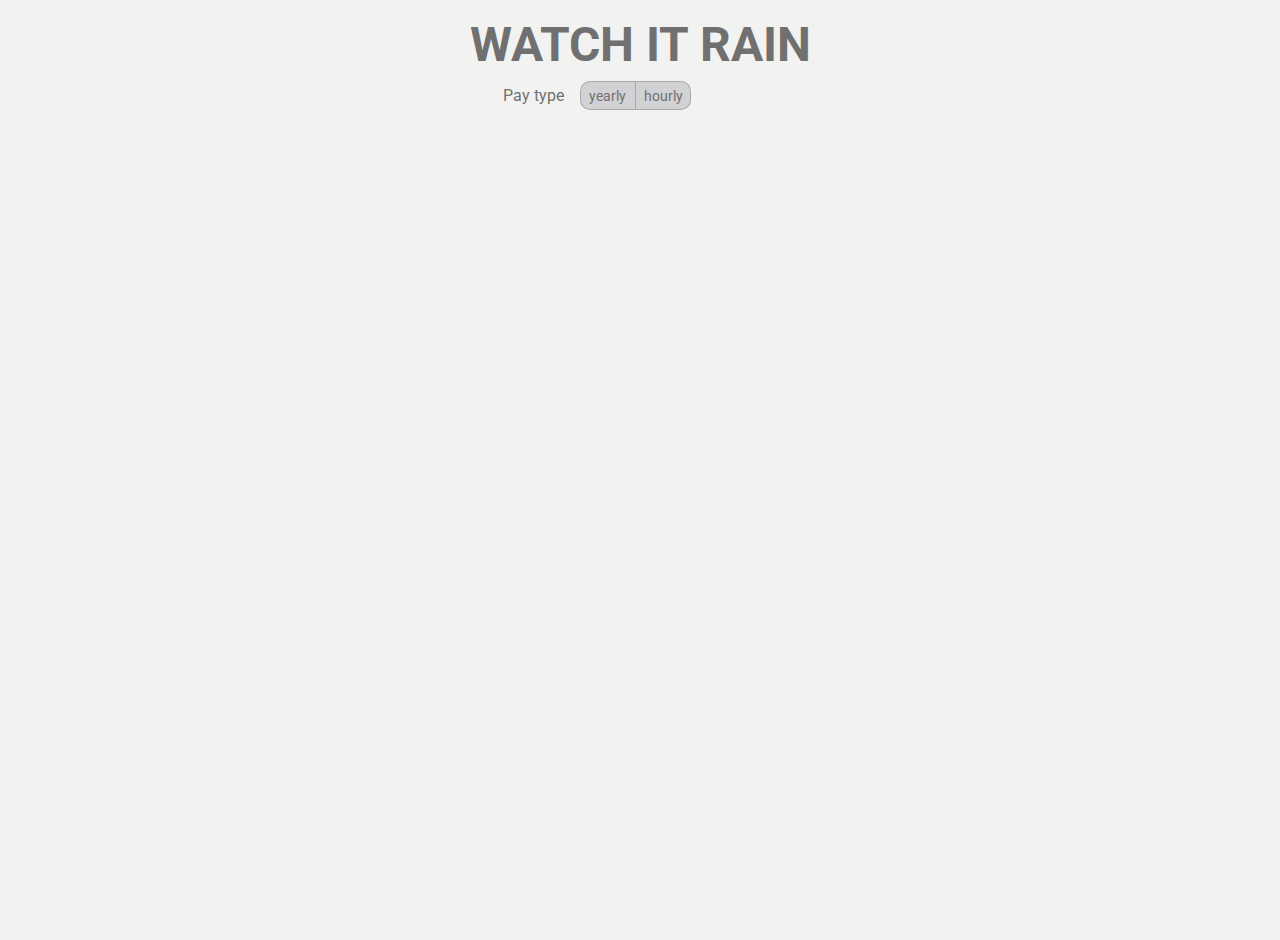
==== index.html @ 6d491b64 "Add files via upload" ====
<!DOCTYPE html>
<html lang="en" dir="ltr">
  <head>
    <meta charset="utf-8">
    <meta name="viewport" content="width=device-width, initial-scale=1.0">
    <title>$ WATCH IT RAIN $</title>

    <!-- My CSS -->
    <link rel="stylesheet" href="styles.css">

    <!-- Google Fonts CSS -->
    <link href="https://fonts.googleapis.com/css?family=Jura:400,700|Roboto:400,700|Roboto+Mono:400,700" rel="stylesheet">

    <!-- Fontawesome CSS -->
    <link rel="stylesheet" href="https://use.fontawesome.com/releases/v5.3.1/css/all.css" integrity="sha384-mzrmE5qonljUremFsqc01SB46JvROS7bZs3IO2EmfFsd15uHvIt+Y8vEf7N7fWAU" crossorigin="anonymous">


  </head>

<!-- fontawesome icons
  <i class="far fa-money-bill-alt"></i>
  <i class="fas fa-dollar-sign"></i>
  <i class="fas fa-volume-up"></i> 
  <i class="fas fa-volume-off"></i>
  <i class="fas fa-play"></i>
  <i class="fas fa-pause"></i>
  <i class="fas fa-redo"></i>
  <i class="fas fa-cog"></i>
-->

  <body>

    <h1 class="logo">Watch it rain</h1>

    <form class="init-form">

      <div class="input-title">Pay type</div>
      <div class="switch-wrapper pay-type-wrapper">
        <input type="radio" id="yearly-radio" name="pay-type" value="yearly"/>
        <label for="yearly-radio" id="yearly-label" class="radio-label">yearly</label>
        <input type="radio" id="hourly-radio" name="pay-type" value="hourly"/>
        <label for="hourly-radio" id="hourly-label" class="radio-label">hourly</label>  
      </div>

      <div class="input-title hourly-input yearly-input">Pay amount</div>
      <input type="number" id="pay-amount" class="hourly-input yearly-input" name="" value="" placeholder="$ / yr">

      <div class="input-title yearly-input">Hours per week</div>
      <input type="number" id="hrs-per-wk" class="yearly-input" name="" value="" placeholder="hrs / wk">

      <input type="checkbox" class="btn-control" id="btn-start" name=""/>
      <label for="btn-start" class="check-label" id="label-start"><i class="fas fa-play"></i></label>

    </form>

    <main>
      
      <div id="clouds"></div>
      <!-- <img id="clouds" src="img/icons/clouds.png" alt="clouds"> -->

      <div class="rain-wrapper">
        <div class="falling-dollars" id="falling-dollars-wrapper"></div>
      </div>

      <div class="money-counter">$00.00<span class="tenths">0</span></div>
      <div class="timer-wrapper">
        <h1 id="timer">00 : 00 . 000</h1>
      </div>
      
      <div class="control-bar">


        <div>
            <input type="checkbox" class="btn-control" id="btn-restart" name=""/>
            <label for="btn-restart" class="check-label" id="label-restart"><i class="fas fa-redo"></i></label>
        </div>

        <div>
            <input type="checkbox" class="btn-control" id="btn-play-pause" name="" />
            <label for="btn-play-pause" class="check-label checked" id="label-play"><i class="fas fa-play"></i></label>
            <label for="btn-play-pause" class="check-label unchecked" id="label-pause"><i class="fas fa-pause"></i></label>
        </div>

        <div class="btn-div">
            <input type="checkbox" class="btn-control" id="btn-sound" name=""/>
            <label for="btn-sound" class="check-label checked"><i class="fas fa-volume-up"></i></label>
            <label for="btn-sound" class="check-label unchecked"><i class="fas fa-volume-off"></i></label>
        </div>

        <div class="settings-btn-wrapper">
            <input type="checkbox" class="btn-control" id="btn-settings" name="" onclick="settingsMenuToggle();scrollToggle()"/>
            <label for="btn-settings" class="check-label"><i class="fas fa-cog"></i></label>
            <div class="settings-menu-line"></div>
        </div>   
 
      <!-- settings section -->
      </div>
      <section class="settings">
            
        <form id="settings-form">

          <div class="input-title">Count by</div>
          <div class="switch-wrapper count-by-wrapper">
            <input type="radio" id="tenths-radio" name="switch_3" value="tenths" checked/>
            <label for="tenths-radio" class="radio-label">tenths</label>
            <input type="radio" id="cents-radio" name="switch_3" value="cents">
            <label for="cents-radio" class="radio-label">cents</label>
            <input type="radio" id="dollars-radio" name="switch_3" value="dollars">
            <label for="dollars-radio" class="radio-label">dollars</label>
          </div>

          <div class="input-title">Alert every</div>
          <div class="switch-wrapper fill-in-blank">
            <input type="number" class="short-blank" id="" name="" value="" placeholder="#">
            <div class="input-title input-title-after">dollars</div>
          </div>

        </form>
      </section>


    </main>
    <script src="stopWatch.js"></script>
    <script src="script.js"></script>
    <script src="animation.js"></script>
  </body>
</html>
---- styles.css ----
:root {

}


*, *::before, *::after {
  margin: 0;
  padding: 0;
  box-sizing: border-box;
}

body {
  font-family: 'Roboto', sans-serif;
  color: #707070;
  background-color: #F2F3F1;

}

/* Clears input number styles For Firefox */
input[type='number'] {
  -moz-appearance:textfield;
}

/* Clears input number styles Webkit browsers like Safari and Chrome */
input[type=number]::-webkit-inner-spin-button,
input[type=number]::-webkit-outer-spin-button {
  -webkit-appearance: none;
  margin: 0;
}

h1, .input-title, .btn-submit,{
  font-family: 'Jura', sans-serif;
}


/* general slider radio & checkbox button styles */
input[type="radio"], input[type="checkbox"] {
  display: none;
}

form .radio-label {
  display: inline-block;
  width: 3.5rem;
  margin-right: -.3em;
  background-color: #D2D1D4;
  font-size: 14px;
  font-weight: normal;
  text-align: center;
  text-shadow: none;
  padding: .4em 0;
  border: 1px solid rgba(0, 0, 0, 0.2);
  -webkit-box-shadow: none;
  box-shadow: none;
}

form .radio-label:hover, .check-label:hover {
	cursor: pointer;
}

form input:checked + .radio-label {
  background-color: #D0F1BF;
  font-weight: bold;
  -webkit-box-shadow: inset 0 1px 3px rgba(0, 0, 0, 0.3), 0 1px rgba(255, 255, 255, 0.1);
  box-shadow: inset 0 1px 3px rgba(0, 0, 0, 0.3), 0 1px rgba(255, 255, 255, 0.1);
  -webkit-transition: all 0.1s ease-in-out;
  -moz-transition:    all 0.1s ease-in-out;
  -ms-transition:     all 0.1s ease-in-out;
  -o-transition:      all 0.1s ease-in-out;
  transition:         all 0.1s ease-in-out;
}

form .radio-label:first-of-type {
  border-radius: 10px 0 0 10px;
}

form .radio-label:last-of-type {
  border-radius: 0 10px 10px 0;
}


/* Form styles */
form {
  display: grid;
  align-items: center;
  grid-template-columns: 1fr 1fr 2fr .5fr;
  grid-gap: 1rem;
}

.input-title {
  grid-column: 1 / 3;
  justify-self: right;
}

.switch-wrapper {
  grid-column: 3 / 5;
}


/* Number input styles */
form input[type="number"] {
  border-radius: 10px;
  padding: .4em .9em;
  width: 7rem;
  font-family: 'Roboto', sans-serif;
  text-align: center;
}

form input[type="number"]::placeholder {
  color: #D2D1D4;
  text-align: center;
}

.logo {
  text-transform: uppercase;
  font-weight: 700;
  font-size: 3rem;
  text-align: center;
  margin-bottom: 0.5rem;
  margin-top: 1rem;
}

/* App start form styles */
.init-form {
  transform: translateX(0);
  transition: transform 0.25s;
}

.slideOutLeft {
  height: 0;
  transform: translateX(-10000px);
  transition: height 0.25s , transform 0.75s;
}

label[for=btn-start] {
  grid-column: 1 / 5;
  grid-row: 4 / 5;
  font-size: 2rem;
  justify-self: center;
  color: #707070;
  z-index: 999;
}

label[for=btn-start]:hover {
  text-shadow: 0px 0px 30px #B6DC76;
}

.hourly-input, .yearly-input {
  opacity: 0;
  transition: transform 1.5s;
}


/* main styles */
main {  
  opacity: 0;
  transition: transform 1.5s;
}

.slideInDown {
  opacity: 1;
  transition: 1s;   
}

#clouds {
  display: block;
  width: 85%;
  min-width: 280px;
  height: 10.3rem;
  margin: 0 auto 0 auto;
  background-image: url("img/icons/clouds.png");
  background-repeat: repeat-x;
  background-size: 17.5rem;
  background-position: top;
  border-top-left-radius: 10px;
  border-top-right-radius: 10px;
  border-top: 3px solid#758E4F;
  border-left: 3px solid#758E4F;
  border-right: 3px solid#758E4F;
  z-index: 999;
}

.rain-wrapper {
  width: 85%;
  height: 50vh;
  margin: -5rem auto -4.6rem auto;
  border: none;
  position: relative;
  border-left: 3px solid#758E4F;
  border-right: 3px solid#758E4F;
  border-bottom: 3px solid#758E4F;
  border-bottom-left-radius: 10px;
  border-bottom-right-radius: 10px;
  z-index: -999;

}

/* **********dollar falling animation******* */
/* Copyright (c) 2018 by Sarah Higley (https://codepen.io/smhigley/pen/gwYPvR)
Permission is hereby granted, free of charge, to any person obtaining a copy of this software and associated documentation files (the "Software"), to deal in the Software without restriction, including without limitation the rights to use, copy, modify, merge, publish, distribute, sublicense, and/or sell copies of the Software, and to permit persons to whom the Software is furnished to do so, subject to the following conditions:
The above copyright notice and this permission notice shall be included in all copies or substantial portions of the Software.
THE SOFTWARE IS PROVIDED "AS IS", WITHOUT WARRANTY OF ANY KIND, EXPRESS OR IMPLIED, INCLUDING BUT NOT LIMITED TO THE WARRANTIES OF MERCHANTABILITY, FITNESS FOR A PARTICULAR PURPOSE AND NONINFRINGEMENT. IN NO EVENT SHALL THE AUTHORS OR COPYRIGHT HOLDERS BE LIABLE FOR ANY CLAIM, DAMAGES OR OTHER LIABILITY, WHETHER IN AN ACTION OF CONTRACT, TORT OR OTHERWISE, ARISING FROM, OUT OF OR IN CONNECTION WITH THE SOFTWARE OR THE USE OR OTHER DEALINGS IN THE SOFTWARE. */

.falling-dollars {
  position: absolute;
   top: 0;
  bottom: 0;
  width: 100%;
  overflow: hidden;
}

.dollar-scene {
  position: absolute;
  top: 0;
  left: 0;
  bottom: 0;
  width: 100%;
  -webkit-transform-style: preserve-3d;
          transform-style: preserve-3d;
}
.dollar-scene div {
  position: absolute;
  top: 0;
  left: 0;
  width: 20px;
  height: 20px;
  background: url(img/icons/cash.svg) no-repeat;
  background-size: 100%;
  -webkit-transform-style: preserve-3d;
          transform-style: preserve-3d;
  -webkit-backface-visibility: visible;
          backface-visibility: visible;
}

/* ^^^^^^^dollar falling animation^^^^^^^^ */

.money-counter {
  font-family: 'Roboto Mono', monospace;
  display: block;
  font-size: 4rem;
  font-weight: bold;
  text-align: center;
  color: #B6DC76;
  margin: -5rem auto 0 auto;
  width: 85%;
  border-bottom-left-radius: 10px;
  border-bottom-right-radius: 10px;
}

#timer {
  font-family: 'Roboto Mono', monospace;
  text-align: center;
  font-size: 1.5rem;
}

.money-counter .tenths {
  color: #D0F1BF;
}

/* contolr bar styles */
.check-label {
  cursor: pointer;
}

.control-bar {
  width: 100%;
  margin: 1rem auto 0.5rem auto;
  text-align: center;
}

.control-bar div {
  display: inline-block;
  text-align: center;
  margin: 0 1.83rem;
}

#btn-play-pause ~ .checked {
  display: none;  
}

#btn-play-pause:checked ~ .unchecked {
  display: none;
}

#btn-play-pause:checked ~ .checked {
  display: block;
}

#btn-sound ~ .unchecked {
  display: none;  
}

#btn-sound:checked ~ .checked {
  display: none;
}

#btn-sound:checked ~ .unchecked {
  display: block;
}

.btn-div {
  width: 21px;
  text-align: left;
}

.control-bar div .check-label i {
  font-size: 1.5rem;
}


/* Settings form styles */
.settings {
  transform: scaleY(0);
  opacity: 0;
  transition: 0.5s;
}

.settings-btn-wrapper {
  position: relative;
}

.settings-menu-line {
  color: #D2D1D4;
  border-left: solid #D2D1D4 1px;
  height: 1.5rem;
  width: 1px;
  position: absolute;
  bottom: -69%;
  left: -74%;
  z-index: -100;
  transform: scaleY(0);
  opacity: 0;
  transition: 0.5s;
}

#settings-form {
  display: grid;
  grid-template-columns: 1fr 2fr;
  border: solid #D2D1D4 1px;
  border-radius: 10px;
  justify-items: left;
  max-width: 20rem;
  margin: 0 auto;
  padding: 1rem 1rem 1rem 1rem;
  background-color: rgb(250, 250, 250);
}

#settings-form .input-title {
  grid-column: 1 / 2;
  justify-self: right;
  margin: 0;
}

#settings-form .switch-wrapper {
  grid-column: 2 / 3;
}

.fill-in-blank > * {
  display: inline;
}

.fill-in-blank .input-title-after{
  margin-left: .75rem;
}

.fill-in-blank .short-blank {
  width: 6rem;
}

.slideScaleIn {
  opacity: 1;
  transform: scaleY(1);
  transition: 0.5s;
}

.slideScaleOut {
  opacity: 0;
  transform: scaleY(0);
  transition: 0.5s;
}









@media screen and (min-width: 1133px) {

 
}
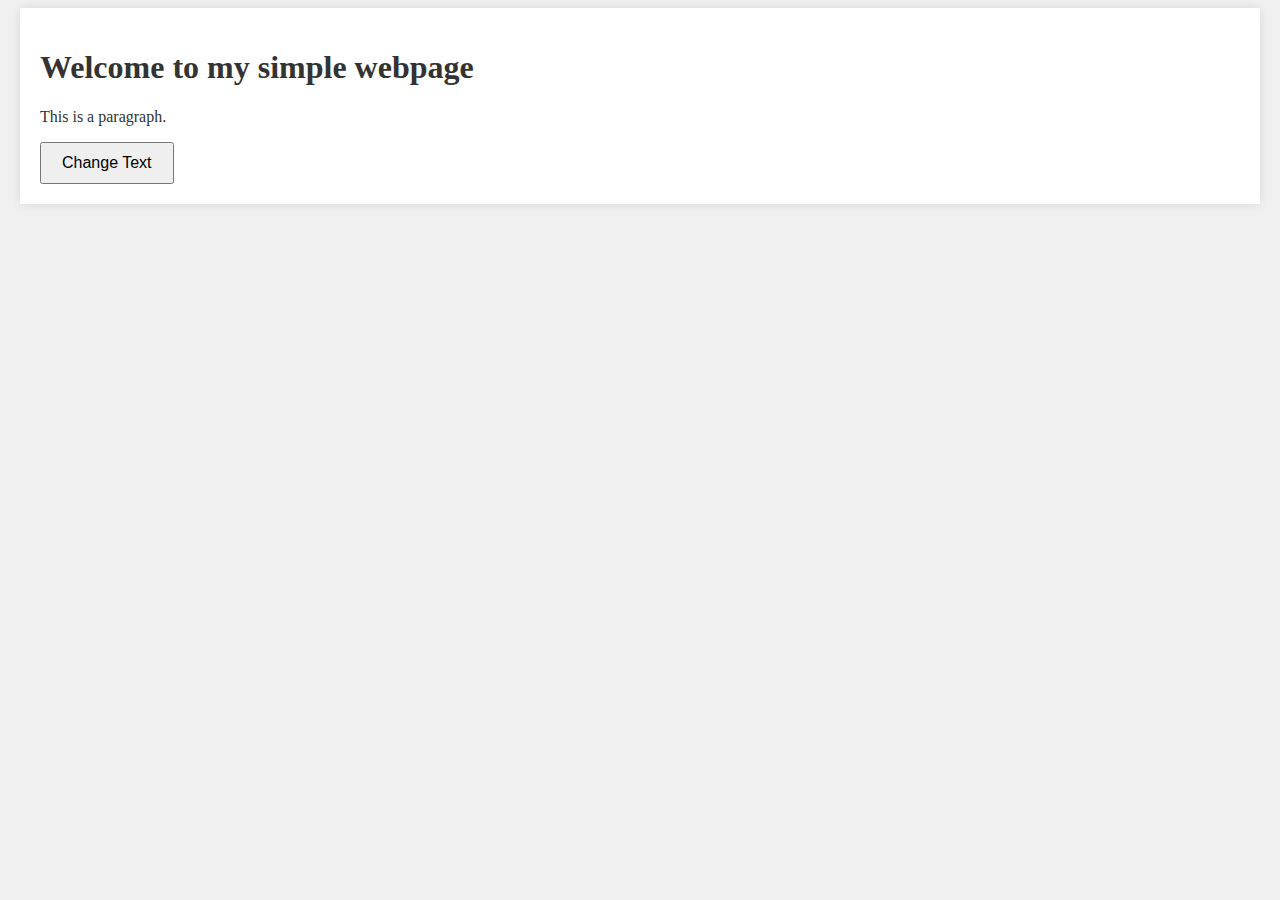
==== commit bbfb6f39: "re-organize" ====
--- a/index.html
+++ b/index.html
@@ -1,127 +1,17 @@
-<!DOCTYPE html>
-<html lang="en" dir="ltr">
-  <head>
-    <meta charset="utf-8">
-    <meta name="viewport" content="width=device-width, initial-scale=1.0">
-    <title>$ WATCH IT RAIN $</title>
-
-    <!-- My CSS -->
-    <link rel="stylesheet" href="styles.css">
-
-    <!-- Google Fonts CSS -->
-    <link href="https://fonts.googleapis.com/css?family=Jura:400,700|Roboto:400,700|Roboto+Mono:400,700" rel="stylesheet">
-
-    <!-- Fontawesome CSS -->
-    <link rel="stylesheet" href="https://use.fontawesome.com/releases/v5.3.1/css/all.css" integrity="sha384-mzrmE5qonljUremFsqc01SB46JvROS7bZs3IO2EmfFsd15uHvIt+Y8vEf7N7fWAU" crossorigin="anonymous">
-
-
-  </head>
-
-<!-- fontawesome icons
-  <i class="far fa-money-bill-alt"></i>
-  <i class="fas fa-dollar-sign"></i>
-  <i class="fas fa-volume-up"></i> 
-  <i class="fas fa-volume-off"></i>
-  <i class="fas fa-play"></i>
-  <i class="fas fa-pause"></i>
-  <i class="fas fa-redo"></i>
-  <i class="fas fa-cog"></i>
--->
-
-  <body>
-
-    <h1 class="logo">Watch it rain</h1>
-
-    <form class="init-form">
-
-      <div class="input-title">Pay type</div>
-      <div class="switch-wrapper pay-type-wrapper">
-        <input type="radio" id="yearly-radio" name="pay-type" value="yearly"/>
-        <label for="yearly-radio" id="yearly-label" class="radio-label">yearly</label>
-        <input type="radio" id="hourly-radio" name="pay-type" value="hourly"/>
-        <label for="hourly-radio" id="hourly-label" class="radio-label">hourly</label>  
-      </div>
-
-      <div class="input-title hourly-input yearly-input">Pay amount</div>
-      <input type="number" id="pay-amount" class="hourly-input yearly-input" name="" value="" placeholder="$ / yr">
-
-      <div class="input-title yearly-input">Hours per week</div>
-      <input type="number" id="hrs-per-wk" class="yearly-input" name="" value="" placeholder="hrs / wk">
-
-      <input type="checkbox" class="btn-control" id="btn-start" name=""/>
-      <label for="btn-start" class="check-label" id="label-start"><i class="fas fa-play"></i></label>
-
-    </form>
-
-    <main>
-      
-      <div id="clouds"></div>
-      <!-- <img id="clouds" src="img/icons/clouds.png" alt="clouds"> -->
-
-      <div class="rain-wrapper">
-        <div class="falling-dollars" id="falling-dollars-wrapper"></div>
-      </div>
-
-      <div class="money-counter">$00.00<span class="tenths">0</span></div>
-      <div class="timer-wrapper">
-        <h1 id="timer">00 : 00 . 000</h1>
-      </div>
-      
-      <div class="control-bar">
-
-
-        <div>
-            <input type="checkbox" class="btn-control" id="btn-restart" name=""/>
-            <label for="btn-restart" class="check-label" id="label-restart"><i class="fas fa-redo"></i></label>
-        </div>
-
-        <div>
-            <input type="checkbox" class="btn-control" id="btn-play-pause" name="" />
-            <label for="btn-play-pause" class="check-label checked" id="label-play"><i class="fas fa-play"></i></label>
-            <label for="btn-play-pause" class="check-label unchecked" id="label-pause"><i class="fas fa-pause"></i></label>
-        </div>
-
-        <div class="btn-div">
-            <input type="checkbox" class="btn-control" id="btn-sound" name=""/>
-            <label for="btn-sound" class="check-label checked"><i class="fas fa-volume-up"></i></label>
-            <label for="btn-sound" class="check-label unchecked"><i class="fas fa-volume-off"></i></label>
-        </div>
-
-        <div class="settings-btn-wrapper">
-            <input type="checkbox" class="btn-control" id="btn-settings" name="" onclick="settingsMenuToggle();scrollToggle()"/>
-            <label for="btn-settings" class="check-label"><i class="fas fa-cog"></i></label>
-            <div class="settings-menu-line"></div>
-        </div>   
- 
-      <!-- settings section -->
-      </div>
-      <section class="settings">
-            
-        <form id="settings-form">
-
-          <div class="input-title">Count by</div>
-          <div class="switch-wrapper count-by-wrapper">
-            <input type="radio" id="tenths-radio" name="switch_3" value="tenths" checked/>
-            <label for="tenths-radio" class="radio-label">tenths</label>
-            <input type="radio" id="cents-radio" name="switch_3" value="cents">
-            <label for="cents-radio" class="radio-label">cents</label>
-            <input type="radio" id="dollars-radio" name="switch_3" value="dollars">
-            <label for="dollars-radio" class="radio-label">dollars</label>
-          </div>
-
-          <div class="input-title">Alert every</div>
-          <div class="switch-wrapper fill-in-blank">
-            <input type="number" class="short-blank" id="" name="" value="" placeholder="#">
-            <div class="input-title input-title-after">dollars</div>
-          </div>
-
-        </form>
-      </section>
-
-
-    </main>
-    <script src="stopWatch.js"></script>
-    <script src="script.js"></script>
-    <script src="animation.js"></script>
-  </body>
-</html>
+<!DOCTYPE html>
+<html lang="en">
+<head>
+<meta charset="UTF-8">
+<meta name="viewport" content="width=device-width, initial-scale=1.0">
+<link rel="stylesheet" href="style.css">
+<title>Simple Webpage</title>
+</head>
+<body>
+<div class="container">
+<h1>Welcome to my simple webpage</h1>
+<p>This is a paragraph.</p>
+<button id="change-text">Change Text</button>
+</div>
+<script src="script.js"></script>
+</body>
+</html>
--- a/style.css
+++ b/style.css
@@ -0,0 +1,23 @@
+body {
+    font-family: 'Arial, sans-serif';
+    background-color: #f0f0f0;
+    color: #333;
+}
+
+.container {
+    max-width: 1200px;
+    margin: 0 auto;
+    padding: 20px;
+    background-color: #fff;
+    box-shadow: 0 0 10px rgba(0, 0, 0, 0.1);
+}
+
+h1 {
+    font-size: 2em;
+}
+
+button {
+    padding: 10px 20px;
+    font-size: 1em;
+    cursor: pointer;
+}
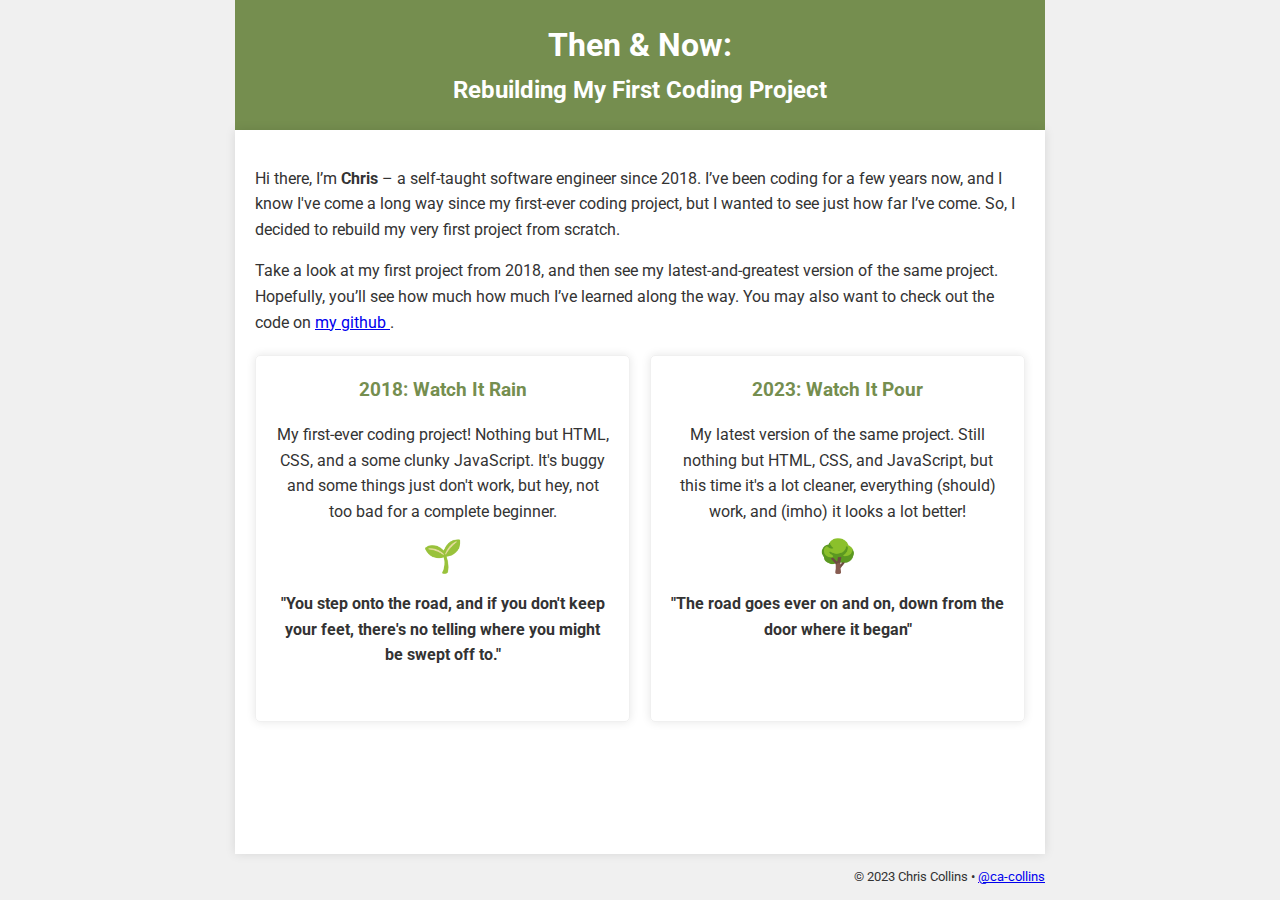
==== commit ba6cf3e8: "homepage" ====
--- a/index.html
+++ b/index.html
@@ -1,17 +1,97 @@
 <!DOCTYPE html>
 <html lang="en">
+
 <head>
-<meta charset="UTF-8">
-<meta name="viewport" content="width=device-width, initial-scale=1.0">
-<link rel="stylesheet" href="style.css">
-<title>Simple Webpage</title>
+    <meta charset="UTF-8">
+    <meta name="viewport" content="width=device-width, initial-scale=1.0">
+    <link rel="stylesheet" href="style.css">
+    <!-- Google Fonts CSS -->
+    <link href="https://fonts.googleapis.com/css?family=Jura:400,700|Roboto:400,700|Roboto+Mono:400,700"
+        rel="stylesheet">
+    <title>There & Back Again: Rebuilding My First Coding Project</title>
 </head>
+
 <body>
-<div class="container">
-<h1>Welcome to my simple webpage</h1>
-<p>This is a paragraph.</p>
-<button id="change-text">Change Text</button>
-</div>
-<script src="script.js"></script>
+    <div class="container">
+        <header>
+            <h1>Then & Now:</h1>
+            <h2>Rebuilding My First Coding&nbsp;Project</h2>
+            <!-- <button id="dark-mode-toggle">Go Dark</button> -->
+        </header>
+        <main>
+            <section class="project-overview">
+                <p>
+                    Hi there, I’m <strong>Chris</strong> – a self-taught software engineer since 2018.
+                    I’ve been coding for a few years now, and I know I've come a long way since my first-ever coding
+                    project, but I wanted to see just how far I’ve come.
+                    So, I decided to rebuild my very first project from scratch.
+                </p>
+                <p>
+                    Take a look at my first project from 2018, and then see my latest-and-greatest version of the same
+                    project.
+                    Hopefully, you’ll see how much how much I’ve learned along the way.
+                    You may also want to check out the code on
+                    <a href="https://github.com/ca-collins/watchitrain" target="_blank">
+                        my github
+                    </a>.
+                </p>
+
+            </section>
+
+            <section class="project-links">
+                <div class="link-container">
+                    <a href="2018/index.html" class="project-link">
+                        <div class="project-card">
+                            <h3>
+                                2018: Watch It Rain
+                            </h3>
+                            <p>
+                                My first-ever coding project!
+                                Nothing but HTML, CSS, and a some clunky JavaScript.
+                                It's buggy and some things just don't work, but hey, not too bad for
+                                a complete&nbsp;beginner.
+                            </p>
+                            <span style="font-size: 2rem; line-height: 1;">🌱</span>
+                            <p class="quote">
+                                <strong>
+                                    "You step onto the road, and if you don't keep your feet, there's no telling where
+                                    you might be swept off to."
+                                </strong>
+                            </p>
+                        </div>
+                    </a>
+
+                    <a href="2023/index.html" class="project-link">
+                        <div class="project-card">
+                            <h3>
+                                2023: Watch It Pour
+                            </h3>
+
+                            <p>
+                                My latest version of the same project.
+                                Still nothing but HTML, CSS, and JavaScript, but this time it's a lot cleaner,
+                                everything (should) work, and (imho) it looks a lot&nbsp;better!
+                            </p>
+                            <span style="font-size: 2rem; line-height: 1;">🌳</span>
+                            <p class="quote">
+                                <strong>
+                                    "The road goes ever on and on, down from the door where it began"
+                                </strong>
+                            </p>
+                        </div>
+                    </a>
+                </div>
+            </section>
+        </main>
+
+        <footer>
+            <p>
+                © 2023 Chris Collins •
+                <a href="https://github.com/ca-collins" target="_blank">@ca-collins</a>
+            </p>
+        </footer>
+    </div>
+    <script src="script.js"></script>
 </body>
-</html>
+
+</html>--- a/style.css
+++ b/style.css
@@ -1,23 +1,110 @@
 body {
-    font-family: 'Arial, sans-serif';
+    font-family: 'Roboto', 'sans-serif';
     background-color: #f0f0f0;
     color: #333;
+    margin: 0;
+    line-height: 1.6;
 }
 
 .container {
-    max-width: 1200px;
-    margin: 0 auto;
+    display: flex;
+    flex-direction: column;
+    max-width: 850px;
+    margin: auto;
+    min-height: 100vh;
+    padding: 0 10px;
+    box-sizing: border-box;
+}
+
+header {
+    background-color: rgb(117, 142, 79);
+    color: #fff;
     padding: 20px;
+    text-align: center;
+}
+
+header h1, h2 {
+    margin: 0;
+    line-height: 1.6;
+}
+
+main {
+    flex: 1;
     background-color: #fff;
+    padding: 20px;
     box-shadow: 0 0 10px rgba(0, 0, 0, 0.1);
 }
 
-h1 {
-    font-size: 2em;
+.project-overview, .project-links {
+    margin-bottom: 20px;
 }
 
-button {
-    padding: 10px 20px;
+.project-links h2, .project-overview h2 {
+    margin-bottom: 10px;
+    color: #004e92;
+}
+
+.link-container {
+    display: flex;
+    flex-direction: column;
+}
+
+.project-link {
+    text-decoration: none;
+    color: #333;
+    flex: 1;
+}
+
+.project-card {
+    border: 1px solid #f0f0f0;
+    padding: 15px;
+    margin-bottom: 20px;
+    border-radius: 5px;
+    box-shadow: 0 0 10px rgba(0, 0, 0, 0.1);
+    min-height: 325px;
+    text-align: center;
+}
+
+.project-card h3 {
+    margin: 0;
+    color: rgb(117, 142, 79);
+}
+
+.project-link:hover .project-card {
+    transform: scale(1.02);
+    box-shadow: 0 0 20px rgba(0, 0, 0, 0.15);
+    transition: all 0.3s ease;
+}
+
+* {
+    transition: all 0.1s ease;
+}
+
+@media only screen and (min-width: 600px) {
+    .container {
+        padding: 0 20px;
+    }
+
+    .link-container {
+        flex-direction: row;
+        gap: 20px;
+    }
+
+    .project-card {
+        padding: 20px;
+        background-color:;
+    }
+}
+
+footer {
+    align-self: flex-end;
+    font-size: 0.8em;
+}
+
+#dark-mode-toggle {
+    background-color: transparent;
+    border: none;
+    color: #fff;
     font-size: 1em;
     cursor: pointer;
-}
+}